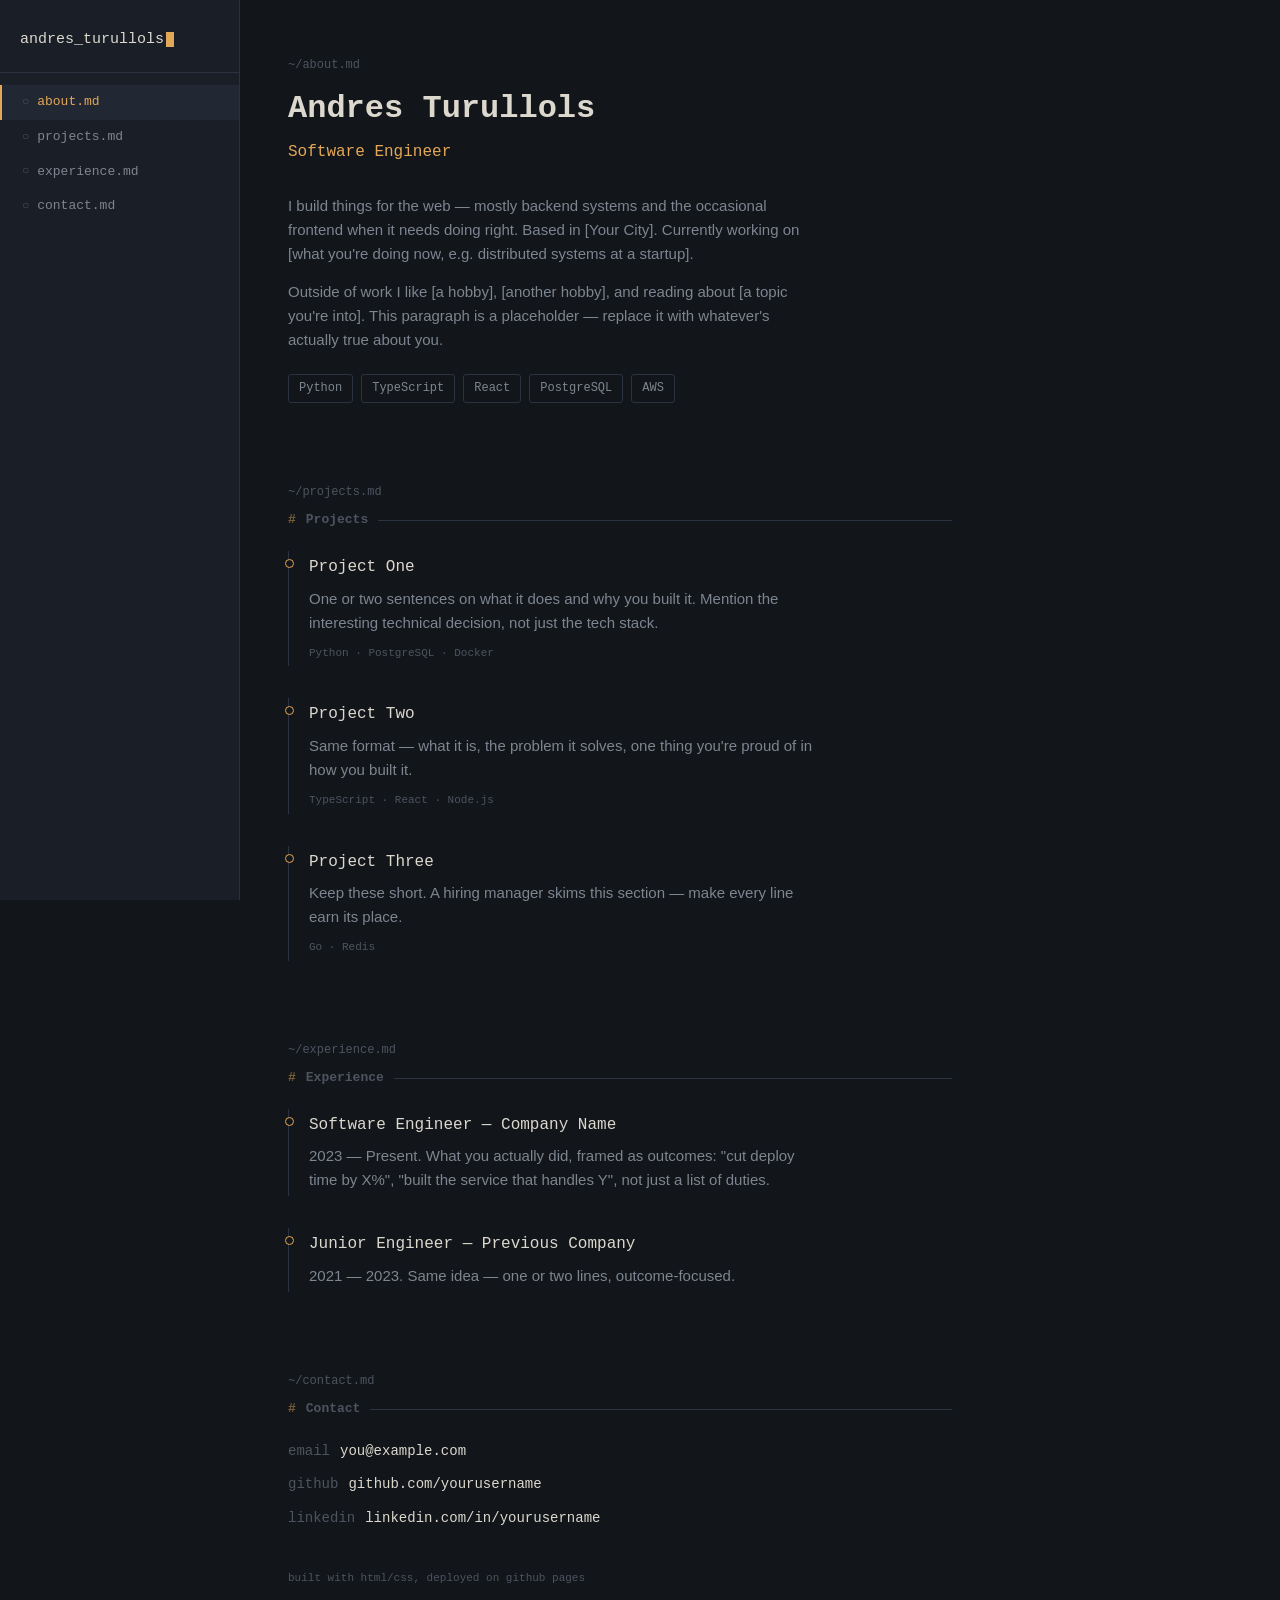
==== index.html @ 027a601e "Changed name" ====
<!DOCTYPE html>
<html lang="en">
<head>
<meta charset="UTF-8">
<meta name="viewport" content="width=device-width, initial-scale=1.0">
<title>Andres Turullols — Hardware Engineer</title>
<style>
  :root {
    --bg: #12151a;
    --bg-elevated: #1a1f27;
    --bg-hover: #212733;
    --border: #2a3140;
    --text: #dcd8ce;
    --text-dim: #7d8590;
    --text-faint: #4d5460;
    --accent: #e3a857;
    --accent-dim: #7a5f38;
    --mono: 'JetBrains Mono', 'SF Mono', 'Consolas', monospace;
    --sans: -apple-system, 'Segoe UI', Inter, sans-serif;
  }

  * { box-sizing: border-box; margin: 0; padding: 0; }

  html { scroll-behavior: smooth; }

  body {
    background: var(--bg);
    color: var(--text);
    font-family: var(--sans);
    line-height: 1.6;
    display: flex;
    min-height: 100vh;
  }

  /* ---- Sidebar: file tree ---- */
  .sidebar {
    width: 240px;
    flex-shrink: 0;
    background: var(--bg-elevated);
    border-right: 1px solid var(--border);
    padding: 28px 0;
    position: sticky;
    top: 0;
    height: 100vh;
    overflow-y: auto;
  }

  .sidebar-header {
    padding: 0 20px 20px;
    border-bottom: 1px solid var(--border);
    margin-bottom: 12px;
  }

  .sidebar-header .name {
    font-family: var(--mono);
    font-size: 15px;
    color: var(--text);
  }

  .sidebar-header .cursor {
    display: inline-block;
    width: 8px;
    height: 15px;
    background: var(--accent);
    margin-left: 2px;
    vertical-align: middle;
    animation: blink 1.1s step-end infinite;
  }

  @keyframes blink { 50% { opacity: 0; } }

  .tree-item {
    display: flex;
    align-items: center;
    gap: 8px;
    padding: 7px 20px;
    font-family: var(--mono);
    font-size: 13px;
    color: var(--text-dim);
    text-decoration: none;
    border-left: 2px solid transparent;
    cursor: pointer;
    transition: color 0.15s, background 0.15s, border-color 0.15s;
  }

  .tree-item:hover { color: var(--text); background: var(--bg-hover); }

  .tree-item.active {
    color: var(--accent);
    border-left-color: var(--accent);
    background: var(--bg-hover);
  }

  .tree-item .icon { color: var(--text-faint); font-size: 12px; }

  /* ---- Main content ---- */
  main {
    flex: 1;
    max-width: 760px;
    padding: 56px 48px 120px;
  }

  .file-tab {
    font-family: var(--mono);
    font-size: 12px;
    color: var(--text-faint);
    margin-bottom: 8px;
  }

  section { margin-bottom: 80px; scroll-margin-top: 40px; }

  h1 {
    font-family: var(--mono);
    font-size: 32px;
    font-weight: 600;
    color: var(--text);
    margin-bottom: 6px;
  }

  .role {
    font-size: 16px;
    color: var(--accent);
    font-family: var(--mono);
    margin-bottom: 28px;
  }

  h2 {
    font-family: var(--mono);
    font-size: 13px;
    color: var(--text-faint);
    margin-bottom: 20px;
    display: flex;
    align-items: center;
    gap: 10px;
  }

  h2::before { content: '#'; color: var(--accent-dim); }

  h2::after {
    content: '';
    flex: 1;
    height: 1px;
    background: var(--border);
  }

  p { color: var(--text-dim); font-size: 15px; max-width: 62ch; }

  p + p { margin-top: 14px; }

  .stack {
    display: flex;
    flex-wrap: wrap;
    gap: 8px;
    margin-top: 22px;
  }

  .chip {
    font-family: var(--mono);
    font-size: 12px;
    color: var(--text-dim);
    border: 1px solid var(--border);
    padding: 4px 10px;
    border-radius: 3px;
  }

  .project {
    border-left: 1px solid var(--border);
    padding: 4px 0 4px 20px;
    margin-bottom: 32px;
    position: relative;
  }

  .project::before {
    content: '';
    position: absolute;
    left: -4px;
    top: 8px;
    width: 7px;
    height: 7px;
    background: var(--bg);
    border: 1px solid var(--accent);
    border-radius: 50%;
  }

  .project-name {
    font-family: var(--mono);
    font-size: 16px;
    color: var(--text);
    margin-bottom: 6px;
  }

  .project-name a { color: inherit; text-decoration: none; }
  .project-name a:hover { color: var(--accent); }

  .project-meta {
    font-family: var(--mono);
    font-size: 11px;
    color: var(--text-faint);
    margin-top: 10px;
  }

  .contact-list { display: flex; flex-direction: column; gap: 10px; margin-top: 4px; }

  .contact-list a {
    font-family: var(--mono);
    font-size: 14px;
    color: var(--text);
    text-decoration: none;
    display: inline-flex;
    align-items: baseline;
    gap: 10px;
    width: fit-content;
    border-bottom: 1px solid transparent;
  }

  .contact-list a:hover { color: var(--accent); border-bottom-color: var(--accent-dim); }
  .contact-list .k { color: var(--text-faint); }

  footer {
    font-family: var(--mono);
    font-size: 11px;
    color: var(--text-faint);
    margin-top: 40px;
  }

  /* ---- Mobile ---- */
  @media (max-width: 720px) {
    body { flex-direction: column; }
    .sidebar {
      width: 100%;
      height: auto;
      position: relative;
      display: flex;
      overflow-x: auto;
      padding: 14px 0;
    }
    .sidebar-header { display: none; }
    .tree-item { border-left: none; border-bottom: 2px solid transparent; white-space: nowrap; }
    .tree-item.active { border-left-color: transparent; border-bottom-color: var(--accent); }
    main { padding: 36px 22px 80px; }
  }
</style>
</head>
<body>

<nav class="sidebar">
  <div class="sidebar-header">
    <div class="name">andres_turullols<span class="cursor"></span></div>
  </div>
  <a class="tree-item active" href="#about"><span class="icon">○</span> about.md</a>
  <a class="tree-item" href="#projects"><span class="icon">○</span> projects.md</a>
  <a class="tree-item" href="#experience"><span class="icon">○</span> experience.md</a>
  <a class="tree-item" href="#contact"><span class="icon">○</span> contact.md</a>
</nav>

<main>
  <section id="about">
    <div class="file-tab">~/about.md</div>
    <h1>Andres Turullols</h1>
    <div class="role">Software Engineer</div>
    <p>
      I build things for the web — mostly backend systems and the occasional
      frontend when it needs doing right. Based in [Your City]. Currently
      working on [what you're doing now, e.g. distributed systems at a startup].
    </p>
    <p>
      Outside of work I like [a hobby], [another hobby], and reading about
      [a topic you're into]. This paragraph is a placeholder — replace it
      with whatever's actually true about you.
    </p>
    <div class="stack">
      <span class="chip">Python</span>
      <span class="chip">TypeScript</span>
      <span class="chip">React</span>
      <span class="chip">PostgreSQL</span>
      <span class="chip">AWS</span>
    </div>
  </section>

  <section id="projects">
    <div class="file-tab">~/projects.md</div>
    <h2>Projects</h2>

    <div class="project">
      <div class="project-name"><a href="#" target="_blank">Project One</a></div>
      <p>One or two sentences on what it does and why you built it. Mention the interesting technical decision, not just the tech stack.</p>
      <div class="project-meta">Python · PostgreSQL · Docker</div>
    </div>

    <div class="project">
      <div class="project-name"><a href="#" target="_blank">Project Two</a></div>
      <p>Same format — what it is, the problem it solves, one thing you're proud of in how you built it.</p>
      <div class="project-meta">TypeScript · React · Node.js</div>
    </div>

    <div class="project">
      <div class="project-name"><a href="#" target="_blank">Project Three</a></div>
      <p>Keep these short. A hiring manager skims this section — make every line earn its place.</p>
      <div class="project-meta">Go · Redis</div>
    </div>
  </section>

  <section id="experience">
    <div class="file-tab">~/experience.md</div>
    <h2>Experience</h2>

    <div class="project">
      <div class="project-name">Software Engineer — Company Name</div>
      <p>2023 — Present. What you actually did, framed as outcomes: "cut deploy time by X%", "built the service that handles Y", not just a list of duties.</p>
    </div>

    <div class="project">
      <div class="project-name">Junior Engineer — Previous Company</div>
      <p>2021 — 2023. Same idea — one or two lines, outcome-focused.</p>
    </div>
  </section>

  <section id="contact">
    <div class="file-tab">~/contact.md</div>
    <h2>Contact</h2>
    <div class="contact-list">
      <a href="mailto:you@example.com"><span class="k">email</span> you@example.com</a>
      <a href="https://github.com/yourusername" target="_blank"><span class="k">github</span> github.com/yourusername</a>
      <a href="https://linkedin.com/in/yourusername" target="_blank"><span class="k">linkedin</span> linkedin.com/in/yourusername</a>
    </div>
    <footer>built with html/css, deployed on github pages</footer>
  </section>
</main>

<script>
  // Highlight the sidebar item matching the section currently in view
  const sections = document.querySelectorAll('main section');
  const links = document.querySelectorAll('.tree-item');

  const observer = new IntersectionObserver((entries) => {
    entries.forEach(entry => {
      if (entry.isIntersecting) {
        links.forEach(l => l.classList.remove('active'));
        const match = document.querySelector(`.tree-item[href="#${entry.target.id}"]`);
        if (match) match.classList.add('active');
      }
    });
  }, { rootMargin: '-40% 0px -50% 0px' });

  sections.forEach(s => observer.observe(s));
</script>

</body>
</html>
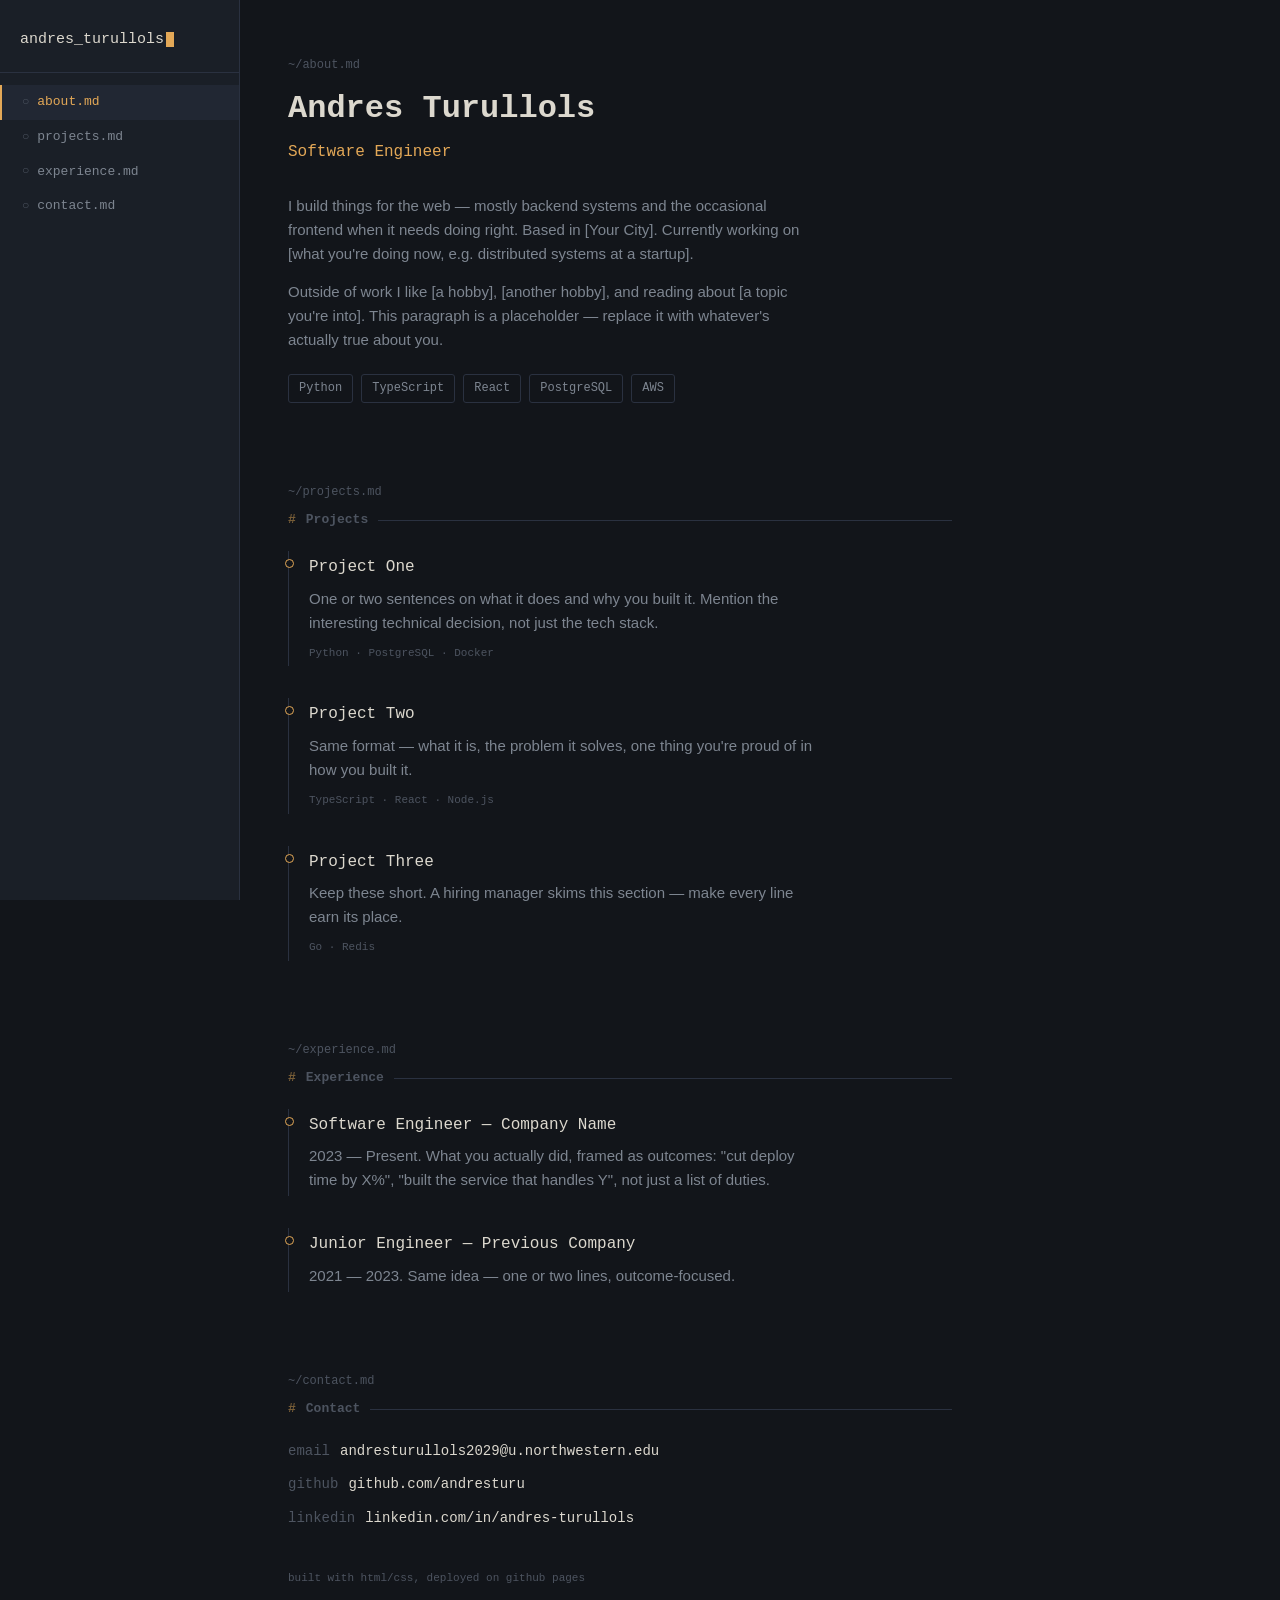
==== commit e135decd: "Fixed contact" ====
--- a/index.html
+++ b/index.html
@@ -319,9 +319,9 @@
     <div class="file-tab">~/contact.md</div>
     <h2>Contact</h2>
     <div class="contact-list">
-      <a href="mailto:you@example.com"><span class="k">email</span> you@example.com</a>
-      <a href="https://github.com/yourusername" target="_blank"><span class="k">github</span> github.com/yourusername</a>
-      <a href="https://linkedin.com/in/yourusername" target="_blank"><span class="k">linkedin</span> linkedin.com/in/yourusername</a>
+      <a href="mailto:andresturullols2029@u.northwestern.edu"><span class="k">email</span> andresturullols2029@u.northwestern.edu</a>
+      <a href="https://github.com/andresturu" target="_blank"><span class="k">github</span> github.com/andresturu</a>
+      <a href="https://www.linkedin.com/in/andres-turullols" target="_blank"><span class="k">linkedin</span> linkedin.com/in/andres-turullols</a>
     </div>
     <footer>built with html/css, deployed on github pages</footer>
   </section>
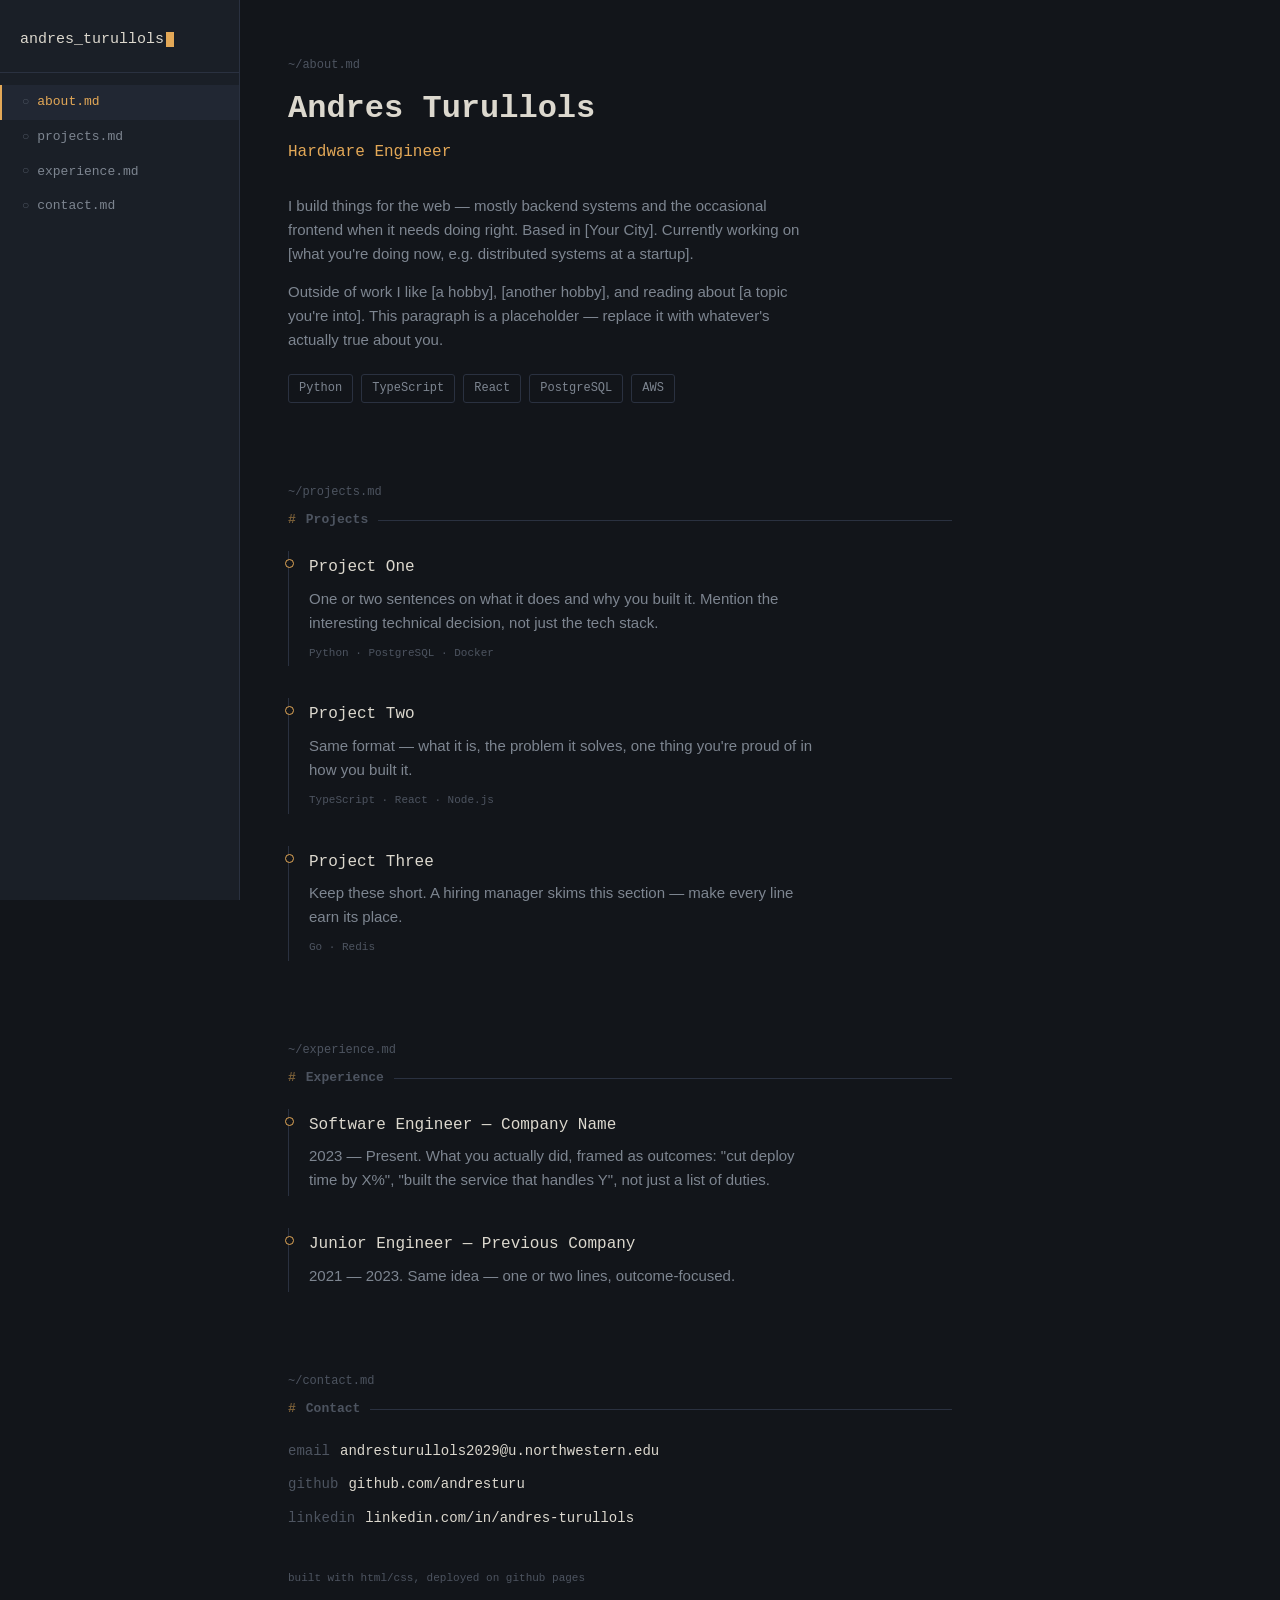
==== commit 6cd7b30d: "Nothing" ====
--- a/index.html
+++ b/index.html
@@ -257,7 +257,7 @@
   <section id="about">
     <div class="file-tab">~/about.md</div>
     <h1>Andres Turullols</h1>
-    <div class="role">Software Engineer</div>
+    <div class="role">Hardware Engineer</div>
     <p>
       I build things for the web — mostly backend systems and the occasional
       frontend when it needs doing right. Based in [Your City]. Currently
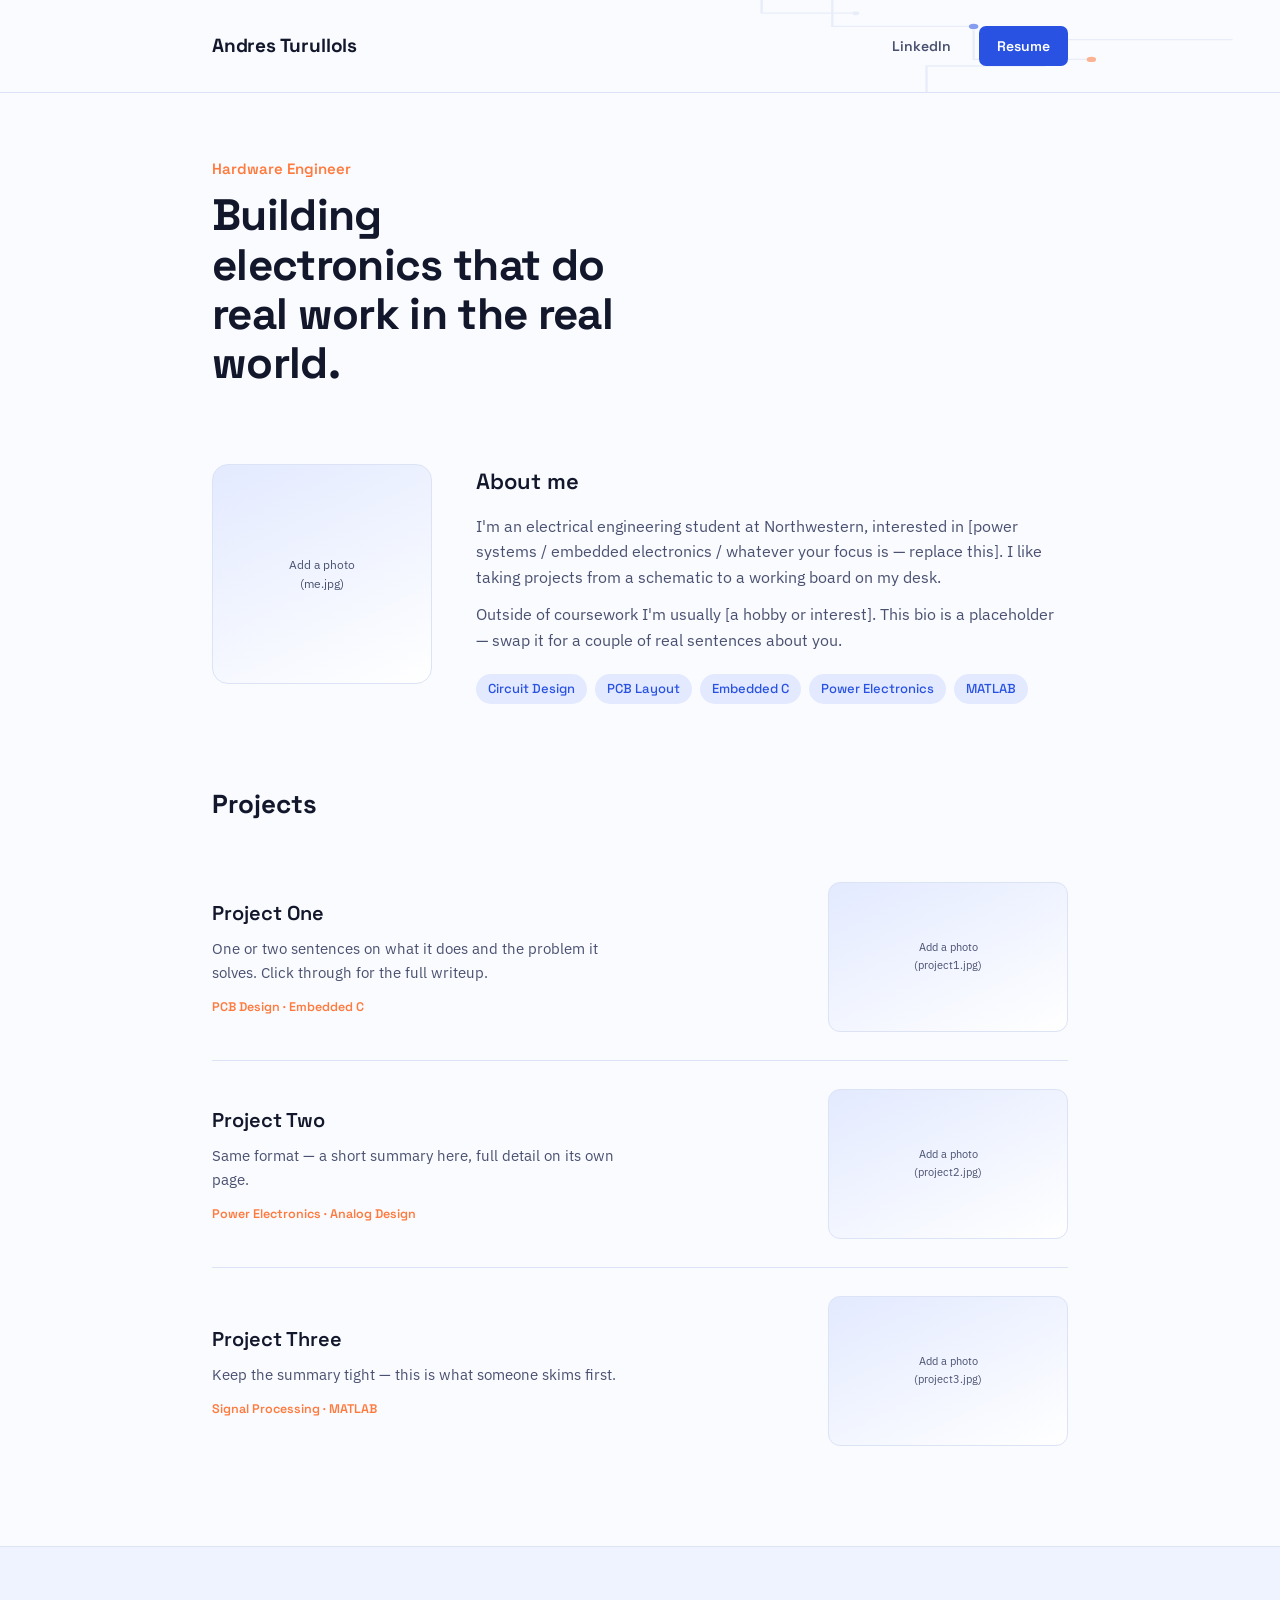
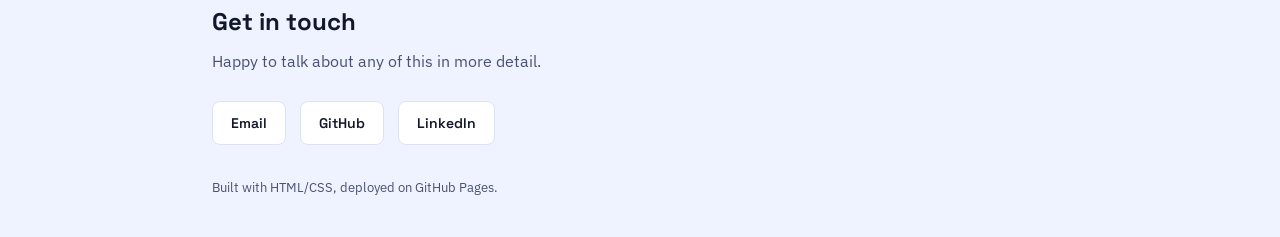
==== commit f36aee80: "Remade website" ====
--- a/index.html
+++ b/index.html
@@ -4,346 +4,121 @@
 <meta charset="UTF-8">
 <meta name="viewport" content="width=device-width, initial-scale=1.0">
 <title>Andres Turullols — Hardware Engineer</title>
-<style>
-  :root {
-    --bg: #12151a;
-    --bg-elevated: #1a1f27;
-    --bg-hover: #212733;
-    --border: #2a3140;
-    --text: #dcd8ce;
-    --text-dim: #7d8590;
-    --text-faint: #4d5460;
-    --accent: #e3a857;
-    --accent-dim: #7a5f38;
-    --mono: 'JetBrains Mono', 'SF Mono', 'Consolas', monospace;
-    --sans: -apple-system, 'Segoe UI', Inter, sans-serif;
-  }
-
-  * { box-sizing: border-box; margin: 0; padding: 0; }
-
-  html { scroll-behavior: smooth; }
-
-  body {
-    background: var(--bg);
-    color: var(--text);
-    font-family: var(--sans);
-    line-height: 1.6;
-    display: flex;
-    min-height: 100vh;
-  }
-
-  /* ---- Sidebar: file tree ---- */
-  .sidebar {
-    width: 240px;
-    flex-shrink: 0;
-    background: var(--bg-elevated);
-    border-right: 1px solid var(--border);
-    padding: 28px 0;
-    position: sticky;
-    top: 0;
-    height: 100vh;
-    overflow-y: auto;
-  }
-
-  .sidebar-header {
-    padding: 0 20px 20px;
-    border-bottom: 1px solid var(--border);
-    margin-bottom: 12px;
-  }
-
-  .sidebar-header .name {
-    font-family: var(--mono);
-    font-size: 15px;
-    color: var(--text);
-  }
-
-  .sidebar-header .cursor {
-    display: inline-block;
-    width: 8px;
-    height: 15px;
-    background: var(--accent);
-    margin-left: 2px;
-    vertical-align: middle;
-    animation: blink 1.1s step-end infinite;
-  }
-
-  @keyframes blink { 50% { opacity: 0; } }
-
-  .tree-item {
-    display: flex;
-    align-items: center;
-    gap: 8px;
-    padding: 7px 20px;
-    font-family: var(--mono);
-    font-size: 13px;
-    color: var(--text-dim);
-    text-decoration: none;
-    border-left: 2px solid transparent;
-    cursor: pointer;
-    transition: color 0.15s, background 0.15s, border-color 0.15s;
-  }
-
-  .tree-item:hover { color: var(--text); background: var(--bg-hover); }
-
-  .tree-item.active {
-    color: var(--accent);
-    border-left-color: var(--accent);
-    background: var(--bg-hover);
-  }
-
-  .tree-item .icon { color: var(--text-faint); font-size: 12px; }
-
-  /* ---- Main content ---- */
-  main {
-    flex: 1;
-    max-width: 760px;
-    padding: 56px 48px 120px;
-  }
-
-  .file-tab {
-    font-family: var(--mono);
-    font-size: 12px;
-    color: var(--text-faint);
-    margin-bottom: 8px;
-  }
-
-  section { margin-bottom: 80px; scroll-margin-top: 40px; }
-
-  h1 {
-    font-family: var(--mono);
-    font-size: 32px;
-    font-weight: 600;
-    color: var(--text);
-    margin-bottom: 6px;
-  }
-
-  .role {
-    font-size: 16px;
-    color: var(--accent);
-    font-family: var(--mono);
-    margin-bottom: 28px;
-  }
-
-  h2 {
-    font-family: var(--mono);
-    font-size: 13px;
-    color: var(--text-faint);
-    margin-bottom: 20px;
-    display: flex;
-    align-items: center;
-    gap: 10px;
-  }
-
-  h2::before { content: '#'; color: var(--accent-dim); }
-
-  h2::after {
-    content: '';
-    flex: 1;
-    height: 1px;
-    background: var(--border);
-  }
-
-  p { color: var(--text-dim); font-size: 15px; max-width: 62ch; }
-
-  p + p { margin-top: 14px; }
-
-  .stack {
-    display: flex;
-    flex-wrap: wrap;
-    gap: 8px;
-    margin-top: 22px;
-  }
-
-  .chip {
-    font-family: var(--mono);
-    font-size: 12px;
-    color: var(--text-dim);
-    border: 1px solid var(--border);
-    padding: 4px 10px;
-    border-radius: 3px;
-  }
-
-  .project {
-    border-left: 1px solid var(--border);
-    padding: 4px 0 4px 20px;
-    margin-bottom: 32px;
-    position: relative;
-  }
-
-  .project::before {
-    content: '';
-    position: absolute;
-    left: -4px;
-    top: 8px;
-    width: 7px;
-    height: 7px;
-    background: var(--bg);
-    border: 1px solid var(--accent);
-    border-radius: 50%;
-  }
-
-  .project-name {
-    font-family: var(--mono);
-    font-size: 16px;
-    color: var(--text);
-    margin-bottom: 6px;
-  }
-
-  .project-name a { color: inherit; text-decoration: none; }
-  .project-name a:hover { color: var(--accent); }
-
-  .project-meta {
-    font-family: var(--mono);
-    font-size: 11px;
-    color: var(--text-faint);
-    margin-top: 10px;
-  }
-
-  .contact-list { display: flex; flex-direction: column; gap: 10px; margin-top: 4px; }
-
-  .contact-list a {
-    font-family: var(--mono);
-    font-size: 14px;
-    color: var(--text);
-    text-decoration: none;
-    display: inline-flex;
-    align-items: baseline;
-    gap: 10px;
-    width: fit-content;
-    border-bottom: 1px solid transparent;
-  }
-
-  .contact-list a:hover { color: var(--accent); border-bottom-color: var(--accent-dim); }
-  .contact-list .k { color: var(--text-faint); }
-
-  footer {
-    font-family: var(--mono);
-    font-size: 11px;
-    color: var(--text-faint);
-    margin-top: 40px;
-  }
-
-  /* ---- Mobile ---- */
-  @media (max-width: 720px) {
-    body { flex-direction: column; }
-    .sidebar {
-      width: 100%;
-      height: auto;
-      position: relative;
-      display: flex;
-      overflow-x: auto;
-      padding: 14px 0;
-    }
-    .sidebar-header { display: none; }
-    .tree-item { border-left: none; border-bottom: 2px solid transparent; white-space: nowrap; }
-    .tree-item.active { border-left-color: transparent; border-bottom-color: var(--accent); }
-    main { padding: 36px 22px 80px; }
-  }
-</style>
+<link rel="stylesheet" href="style.css">
 </head>
 <body>
 
-<nav class="sidebar">
-  <div class="sidebar-header">
-    <div class="name">andres_turullols<span class="cursor"></span></div>
+<header class="site-header">
+  <svg class="circuit-trace" viewBox="0 0 500 140" preserveAspectRatio="none" xmlns="http://www.w3.org/2000/svg">
+    <path d="M120 0 V40 H240 V90 H340" stroke="#DCE3F5" stroke-width="2" fill="none"/>
+    <path d="M200 140 V100 H300 V60 H460" stroke="#DCE3F5" stroke-width="2" fill="none"/>
+    <path d="M60 0 V20 H140" stroke="#DCE3F5" stroke-width="2" fill="none"/>
+    <circle cx="240" cy="40" r="4" fill="#2952E3"/>
+    <circle cx="340" cy="90" r="4" fill="#FF7A3D"/>
+    <circle cx="300" cy="60" r="4" fill="#2952E3"/>
+    <circle cx="140" cy="20" r="3" fill="#DCE3F5"/>
+  </svg>
+  <div class="wrap">
+    <a class="brand" href="#top">Andres Turullols</a>
+    <nav class="header-links">
+      <a href="https://www.linkedin.com/in/andres-turullols" target="_blank">LinkedIn</a>
+      <a class="resume-link" href="resume.pdf" target="_blank">Resume</a>
+    </nav>
   </div>
-  <a class="tree-item active" href="#about"><span class="icon">○</span> about.md</a>
-  <a class="tree-item" href="#projects"><span class="icon">○</span> projects.md</a>
-  <a class="tree-item" href="#experience"><span class="icon">○</span> experience.md</a>
-  <a class="tree-item" href="#contact"><span class="icon">○</span> contact.md</a>
-</nav>
+</header>
 
 <main>
-  <section id="about">
-    <div class="file-tab">~/about.md</div>
-    <h1>Andres Turullols</h1>
-    <div class="role">Hardware Engineer</div>
-    <p>
-      I build things for the web — mostly backend systems and the occasional
-      frontend when it needs doing right. Based in [Your City]. Currently
-      working on [what you're doing now, e.g. distributed systems at a startup].
-    </p>
-    <p>
-      Outside of work I like [a hobby], [another hobby], and reading about
-      [a topic you're into]. This paragraph is a placeholder — replace it
-      with whatever's actually true about you.
-    </p>
-    <div class="stack">
-      <span class="chip">Python</span>
-      <span class="chip">TypeScript</span>
-      <span class="chip">React</span>
-      <span class="chip">PostgreSQL</span>
-      <span class="chip">AWS</span>
+  <section class="hero" id="top">
+    <div class="wrap">
+      <div class="eyebrow">Hardware Engineer</div>
+      <h1>Building electronics that do real work in the real world.</h1>
     </div>
   </section>
 
-  <section id="projects">
-    <div class="file-tab">~/projects.md</div>
-    <h2>Projects</h2>
-
-    <div class="project">
-      <div class="project-name"><a href="#" target="_blank">Project One</a></div>
-      <p>One or two sentences on what it does and why you built it. Mention the interesting technical decision, not just the tech stack.</p>
-      <div class="project-meta">Python · PostgreSQL · Docker</div>
-    </div>
-
-    <div class="project">
-      <div class="project-name"><a href="#" target="_blank">Project Two</a></div>
-      <p>Same format — what it is, the problem it solves, one thing you're proud of in how you built it.</p>
-      <div class="project-meta">TypeScript · React · Node.js</div>
-    </div>
-
-    <div class="project">
-      <div class="project-name"><a href="#" target="_blank">Project Three</a></div>
-      <p>Keep these short. A hiring manager skims this section — make every line earn its place.</p>
-      <div class="project-meta">Go · Redis</div>
+  <section class="about">
+    <div class="wrap about-grid">
+      <div class="about-photo">
+        <!-- Replace with: <img src="me.jpg" alt="Andres Turullols"> -->
+        <span class="placeholder-label">Add a photo<br>(me.jpg)</span>
+      </div>
+      <div class="about-text">
+        <h2>About me</h2>
+        <p>
+          I'm an electrical engineering student at Northwestern, interested in
+          [power systems / embedded electronics / whatever your focus is —
+          replace this]. I like taking projects from a schematic to a working
+          board on my desk.
+        </p>
+        <p>
+          Outside of coursework I'm usually [a hobby or interest]. This bio is
+          a placeholder — swap it for a couple of real sentences about you.
+        </p>
+        <div class="stack">
+          <span class="chip">Circuit Design</span>
+          <span class="chip">PCB Layout</span>
+          <span class="chip">Embedded C</span>
+          <span class="chip">Power Electronics</span>
+          <span class="chip">MATLAB</span>
+        </div>
+      </div>
     </div>
   </section>
 
-  <section id="experience">
-    <div class="file-tab">~/experience.md</div>
-    <h2>Experience</h2>
+  <section class="projects">
+    <div class="wrap">
+      <h2 class="section-heading">Projects</h2>
 
-    <div class="project">
-      <div class="project-name">Software Engineer — Company Name</div>
-      <p>2023 — Present. What you actually did, framed as outcomes: "cut deploy time by X%", "built the service that handles Y", not just a list of duties.</p>
+      <a class="project-row" href="project-1.html">
+        <div class="project-info">
+          <h3>Project One</h3>
+          <p>One or two sentences on what it does and the problem it solves. Click through for the full writeup.</p>
+          <div class="project-tags">PCB Design · Embedded C</div>
+        </div>
+        <div class="project-photo">
+          <!-- Replace with: <img src="project1.jpg" alt="Project One"> -->
+          <span class="placeholder-label">Add a photo<br>(project1.jpg)</span>
+        </div>
+      </a>
+
+      <a class="project-row" href="project-2.html">
+        <div class="project-info">
+          <h3>Project Two</h3>
+          <p>Same format — a short summary here, full detail on its own page.</p>
+          <div class="project-tags">Power Electronics · Analog Design</div>
+        </div>
+        <div class="project-photo">
+          <!-- Replace with: <img src="project2.jpg" alt="Project Two"> -->
+          <span class="placeholder-label">Add a photo<br>(project2.jpg)</span>
+        </div>
+      </a>
+
+      <a class="project-row" href="project-3.html">
+        <div class="project-info">
+          <h3>Project Three</h3>
+          <p>Keep the summary tight — this is what someone skims first.</p>
+          <div class="project-tags">Signal Processing · MATLAB</div>
+        </div>
+        <div class="project-photo">
+          <!-- Replace with: <img src="project3.jpg" alt="Project Three"> -->
+          <span class="placeholder-label">Add a photo<br>(project3.jpg)</span>
+        </div>
+      </a>
     </div>
-
-    <div class="project">
-      <div class="project-name">Junior Engineer — Previous Company</div>
-      <p>2021 — 2023. Same idea — one or two lines, outcome-focused.</p>
-    </div>
-  </section>
-
-  <section id="contact">
-    <div class="file-tab">~/contact.md</div>
-    <h2>Contact</h2>
-    <div class="contact-list">
-      <a href="mailto:andresturullols2029@u.northwestern.edu"><span class="k">email</span> andresturullols2029@u.northwestern.edu</a>
-      <a href="https://github.com/andresturu" target="_blank"><span class="k">github</span> github.com/andresturu</a>
-      <a href="https://www.linkedin.com/in/andres-turullols" target="_blank"><span class="k">linkedin</span> linkedin.com/in/andres-turullols</a>
-    </div>
-    <footer>built with html/css, deployed on github pages</footer>
   </section>
 </main>
 
-<script>
-  // Highlight the sidebar item matching the section currently in view
-  const sections = document.querySelectorAll('main section');
-  const links = document.querySelectorAll('.tree-item');
-
-  const observer = new IntersectionObserver((entries) => {
-    entries.forEach(entry => {
-      if (entry.isIntersecting) {
-        links.forEach(l => l.classList.remove('active'));
-        const match = document.querySelector(`.tree-item[href="#${entry.target.id}"]`);
-        if (match) match.classList.add('active');
-      }
-    });
-  }, { rootMargin: '-40% 0px -50% 0px' });
-
-  sections.forEach(s => observer.observe(s));
-</script>
+<footer class="site-footer" id="contact">
+  <div class="wrap">
+    <h2>Get in touch</h2>
+    <p class="sub">Happy to talk about any of this in more detail.</p>
+    <div class="contact-list">
+      <a href="mailto:andresturullols2029@u.northwestern.edu">Email</a>
+      <a href="https://github.com/andresturu" target="_blank">GitHub</a>
+      <a href="https://www.linkedin.com/in/andres-turullols" target="_blank">LinkedIn</a>
+    </div>
+    <p class="credit">Built with HTML/CSS, deployed on GitHub Pages.</p>
+  </div>
+</footer>
 
 </body>
 </html>
--- a/style.css
+++ b/style.css
@@ -0,0 +1,399 @@
+@import url('https://fonts.googleapis.com/css2?family=Space+Grotesk:wght@500;600;700&family=IBM+Plex+Sans:wght@400;500;600&display=swap');
+
+:root {
+  --bg: #FAFBFF;
+  --bg-alt: #EFF3FF;
+  --card: #FFFFFF;
+  --border: #DCE3F5;
+  --text: #12172B;
+  --text-dim: #4A5170;
+  --blue: #2952E3;
+  --blue-dim: #E3EAFF;
+  --orange: #FF7A3D;
+  --display: 'Space Grotesk', sans-serif;
+  --body: 'IBM Plex Sans', sans-serif;
+}
+
+* { box-sizing: border-box; margin: 0; padding: 0; }
+
+html { scroll-behavior: smooth; }
+
+body {
+  background: var(--bg);
+  color: var(--text);
+  font-family: var(--body);
+  line-height: 1.6;
+  font-size: 16px;
+}
+
+a { color: inherit; }
+
+img { max-width: 100%; display: block; }
+
+.wrap {
+  max-width: 920px;
+  margin: 0 auto;
+  padding: 0 32px;
+}
+
+/* ---- Header ---- */
+header.site-header {
+  border-bottom: 1px solid var(--border);
+  background: var(--bg);
+  position: relative;
+  overflow: hidden;
+}
+
+header.site-header .wrap {
+  display: flex;
+  align-items: center;
+  justify-content: space-between;
+  padding-top: 26px;
+  padding-bottom: 26px;
+  position: relative;
+  z-index: 1;
+}
+
+.brand {
+  font-family: var(--display);
+  font-weight: 700;
+  font-size: 19px;
+  text-decoration: none;
+  letter-spacing: -0.01em;
+}
+
+.header-links {
+  display: flex;
+  gap: 28px;
+  align-items: center;
+}
+
+.header-links a {
+  font-family: var(--display);
+  font-weight: 600;
+  font-size: 14px;
+  text-decoration: none;
+  color: var(--text-dim);
+  transition: color 0.15s;
+}
+
+.header-links a:hover { color: var(--blue); }
+
+.header-links a.resume-link {
+  color: #fff;
+  background: var(--blue);
+  padding: 9px 18px;
+  border-radius: 7px;
+}
+
+.header-links a.resume-link:hover {
+  background: #1e3fc4;
+  color: #fff;
+}
+
+/* circuit trace decoration */
+.circuit-trace {
+  position: absolute;
+  top: 0;
+  right: 0;
+  height: 100%;
+  width: 46%;
+  opacity: 0.55;
+  pointer-events: none;
+}
+
+/* ---- Hero ---- */
+.hero {
+  padding: 64px 0 56px;
+}
+
+.hero .eyebrow {
+  font-family: var(--display);
+  font-weight: 600;
+  font-size: 15px;
+  color: var(--orange);
+  margin-bottom: 10px;
+}
+
+.hero h1 {
+  font-family: var(--display);
+  font-size: 44px;
+  font-weight: 700;
+  letter-spacing: -0.015em;
+  line-height: 1.12;
+  max-width: 14ch;
+}
+
+/* ---- About ---- */
+.about {
+  padding: 20px 0 68px;
+}
+
+.about-grid {
+  display: grid;
+  grid-template-columns: 220px 1fr;
+  gap: 44px;
+  align-items: start;
+}
+
+.about-photo {
+  width: 220px;
+  height: 220px;
+  border-radius: 16px;
+  background: linear-gradient(155deg, var(--blue-dim), #fff);
+  border: 1px solid var(--border);
+  display: flex;
+  align-items: center;
+  justify-content: center;
+  overflow: hidden;
+}
+
+.about-photo img { width: 100%; height: 100%; object-fit: cover; }
+
+.about-photo .placeholder-label {
+  font-family: var(--body);
+  font-size: 12px;
+  color: var(--text-dim);
+  text-align: center;
+  padding: 12px;
+}
+
+.about-text h2 {
+  font-family: var(--display);
+  font-size: 22px;
+  font-weight: 600;
+  margin-bottom: 14px;
+}
+
+.about-text p { color: var(--text-dim); max-width: 58ch; }
+.about-text p + p { margin-top: 12px; }
+
+.stack {
+  display: flex;
+  flex-wrap: wrap;
+  gap: 8px;
+  margin-top: 20px;
+}
+
+.chip {
+  font-family: var(--display);
+  font-weight: 500;
+  font-size: 13px;
+  color: var(--blue);
+  background: var(--blue-dim);
+  padding: 5px 12px;
+  border-radius: 999px;
+}
+
+/* ---- Projects ---- */
+.section-heading {
+  font-family: var(--display);
+  font-size: 26px;
+  font-weight: 700;
+  margin-bottom: 28px;
+}
+
+.projects { padding: 12px 0 72px; }
+
+.project-row {
+  display: grid;
+  grid-template-columns: 1fr 240px;
+  gap: 32px;
+  align-items: center;
+  padding: 28px 0;
+  border-top: 1px solid var(--border);
+  text-decoration: none;
+  color: inherit;
+  transition: transform 0.15s;
+}
+
+.project-row:first-of-type { border-top: none; }
+
+.project-row:hover { transform: translateX(4px); }
+
+.project-info h3 {
+  font-family: var(--display);
+  font-size: 20px;
+  font-weight: 600;
+  margin-bottom: 8px;
+}
+
+.project-row:hover .project-info h3 { color: var(--blue); }
+
+.project-info p {
+  color: var(--text-dim);
+  max-width: 46ch;
+  font-size: 15px;
+}
+
+.project-info .project-tags {
+  margin-top: 12px;
+  font-family: var(--display);
+  font-size: 12.5px;
+  font-weight: 600;
+  color: var(--orange);
+}
+
+.project-photo {
+  width: 240px;
+  height: 150px;
+  border-radius: 12px;
+  background: linear-gradient(155deg, var(--blue-dim), #fff);
+  border: 1px solid var(--border);
+  overflow: hidden;
+  display: flex;
+  align-items: center;
+  justify-content: center;
+  flex-shrink: 0;
+}
+
+.project-photo img { width: 100%; height: 100%; object-fit: cover; }
+
+.project-photo .placeholder-label {
+  font-family: var(--body);
+  font-size: 11px;
+  color: var(--text-dim);
+  text-align: center;
+  padding: 10px;
+}
+
+/* ---- Contact (bottom) ---- */
+footer.site-footer {
+  background: var(--bg-alt);
+  border-top: 1px solid var(--border);
+  padding: 56px 0 40px;
+}
+
+footer.site-footer h2 {
+  font-family: var(--display);
+  font-size: 24px;
+  font-weight: 700;
+  margin-bottom: 8px;
+}
+
+footer.site-footer .sub {
+  color: var(--text-dim);
+  margin-bottom: 26px;
+}
+
+.contact-list {
+  display: flex;
+  flex-wrap: wrap;
+  gap: 14px;
+}
+
+.contact-list a {
+  font-family: var(--display);
+  font-weight: 600;
+  font-size: 14px;
+  text-decoration: none;
+  background: var(--card);
+  border: 1px solid var(--border);
+  padding: 10px 18px;
+  border-radius: 8px;
+  transition: border-color 0.15s, color 0.15s;
+}
+
+.contact-list a:hover {
+  border-color: var(--blue);
+  color: var(--blue);
+}
+
+.credit {
+  margin-top: 32px;
+  font-size: 12.5px;
+  color: var(--text-dim);
+}
+
+/* ---- Project detail page ---- */
+.project-hero {
+  padding: 48px 0 0;
+}
+
+.back-link {
+  display: inline-flex;
+  align-items: center;
+  gap: 6px;
+  font-family: var(--display);
+  font-weight: 600;
+  font-size: 14px;
+  color: var(--text-dim);
+  text-decoration: none;
+  margin-bottom: 28px;
+}
+
+.back-link:hover { color: var(--blue); }
+
+.project-hero h1 {
+  font-family: var(--display);
+  font-size: 36px;
+  font-weight: 700;
+  letter-spacing: -0.01em;
+  max-width: 16ch;
+  margin-bottom: 10px;
+}
+
+.project-hero .project-tags {
+  font-family: var(--display);
+  font-size: 13px;
+  font-weight: 600;
+  color: var(--orange);
+  margin-bottom: 32px;
+}
+
+.project-hero-photo {
+  width: 100%;
+  height: 360px;
+  border-radius: 16px;
+  background: linear-gradient(155deg, var(--blue-dim), #fff);
+  border: 1px solid var(--border);
+  overflow: hidden;
+  display: flex;
+  align-items: center;
+  justify-content: center;
+  margin-bottom: 44px;
+}
+
+.project-hero-photo img { width: 100%; height: 100%; object-fit: cover; }
+
+.project-hero-photo .placeholder-label {
+  font-family: var(--body);
+  font-size: 13px;
+  color: var(--text-dim);
+}
+
+.project-body { padding-bottom: 72px; }
+
+.project-body h2 {
+  font-family: var(--display);
+  font-size: 19px;
+  font-weight: 600;
+  margin: 32px 0 12px;
+}
+
+.project-body h2:first-child { margin-top: 0; }
+
+.project-body p { color: var(--text-dim); max-width: 68ch; }
+.project-body p + p { margin-top: 12px; }
+
+.project-body ul {
+  color: var(--text-dim);
+  margin-top: 10px;
+  padding-left: 20px;
+}
+
+.project-body li { margin-bottom: 6px; }
+
+/* ---- Mobile ---- */
+@media (max-width: 680px) {
+  .wrap { padding: 0 20px; }
+  header.site-header .wrap { flex-direction: column; align-items: flex-start; gap: 16px; }
+  .header-links { flex-wrap: wrap; gap: 16px; }
+  .hero h1 { font-size: 32px; }
+  .about-grid { grid-template-columns: 1fr; }
+  .about-photo { width: 140px; height: 140px; }
+  .project-row { grid-template-columns: 1fr; }
+  .project-photo { width: 100%; height: 180px; order: -1; }
+  .project-hero-photo { height: 220px; }
+  .contact-list { flex-direction: column; align-items: flex-start; }
+}
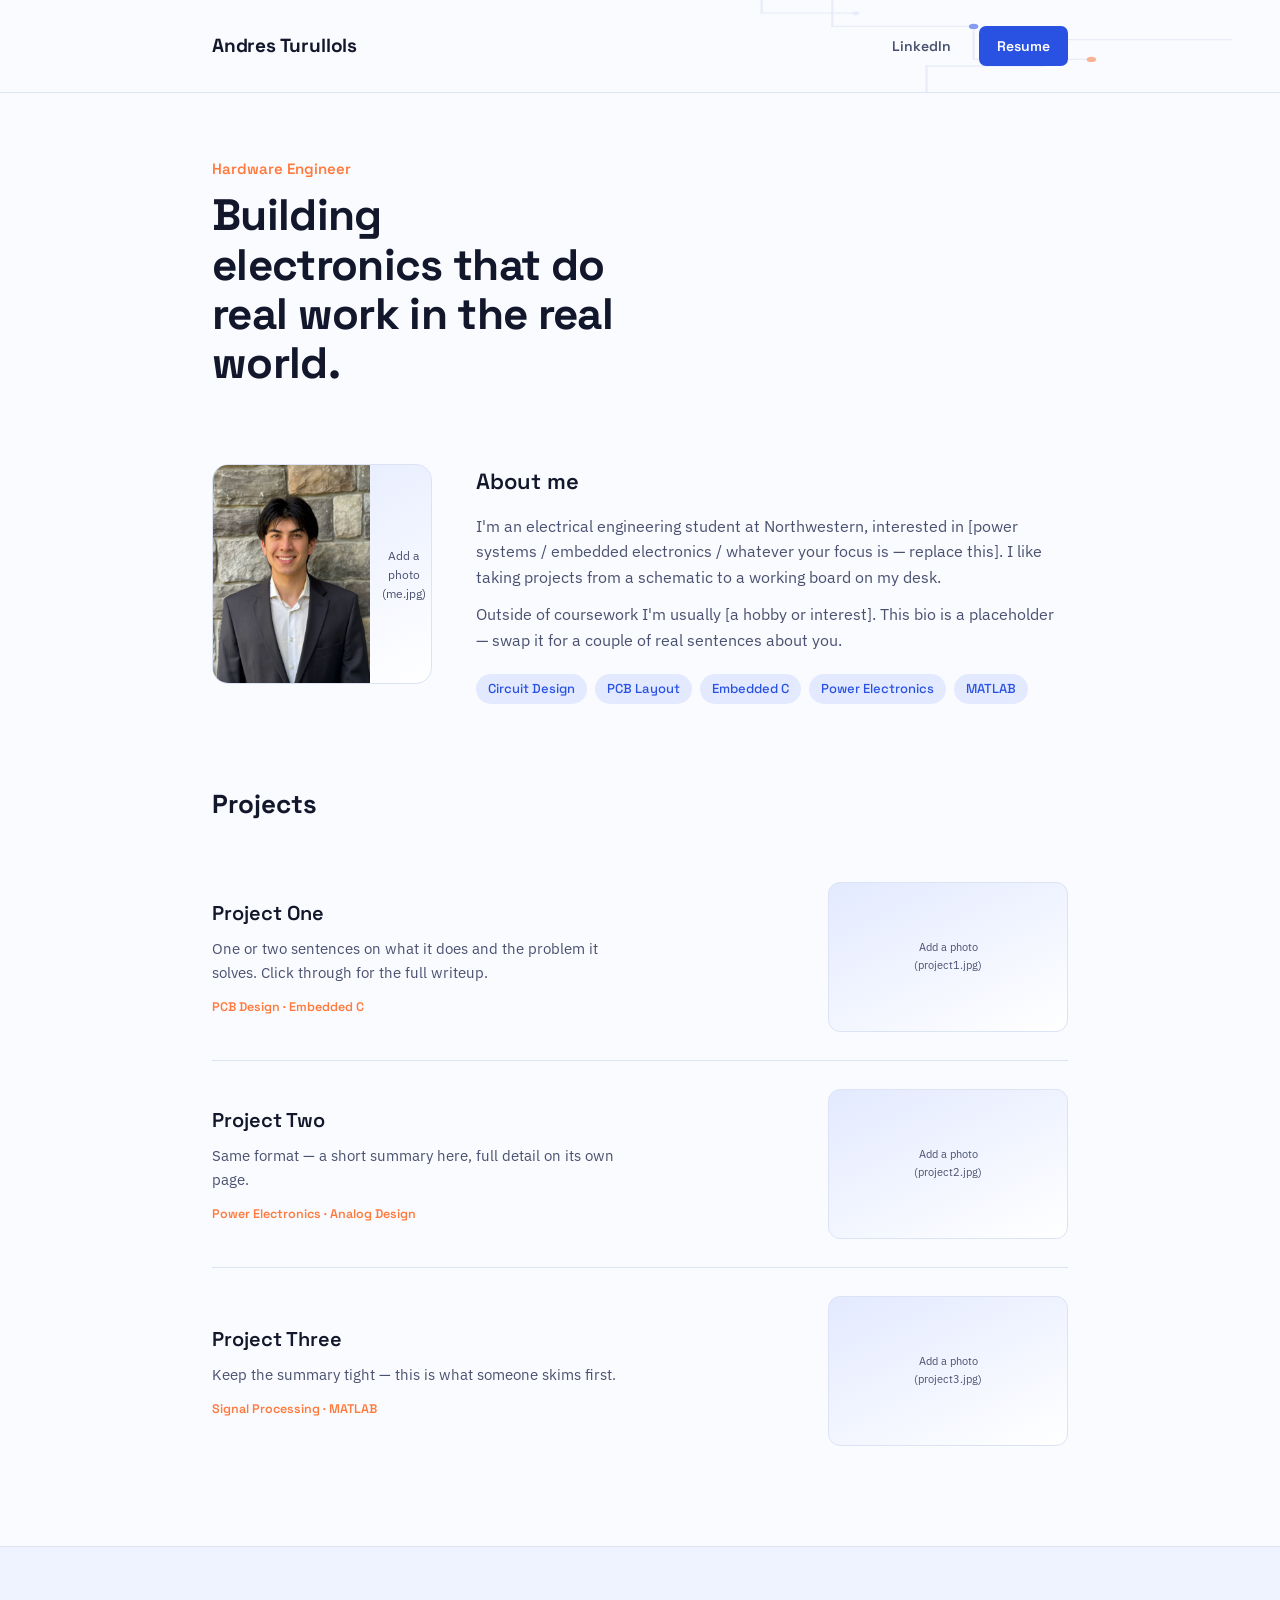
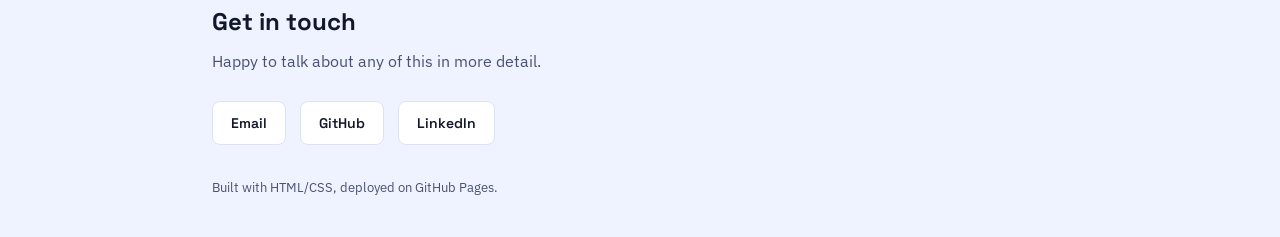
==== commit d14bbda1: "Added picture" ====
--- a/index.html
+++ b/index.html
@@ -39,6 +39,7 @@
     <div class="wrap about-grid">
       <div class="about-photo">
         <!-- Replace with: <img src="me.jpg" alt="Andres Turullols"> -->
+         <img src="me.jpg" alt=""Andres Turullols">
         <span class="placeholder-label">Add a photo<br>(me.jpg)</span>
       </div>
       <div class="about-text">
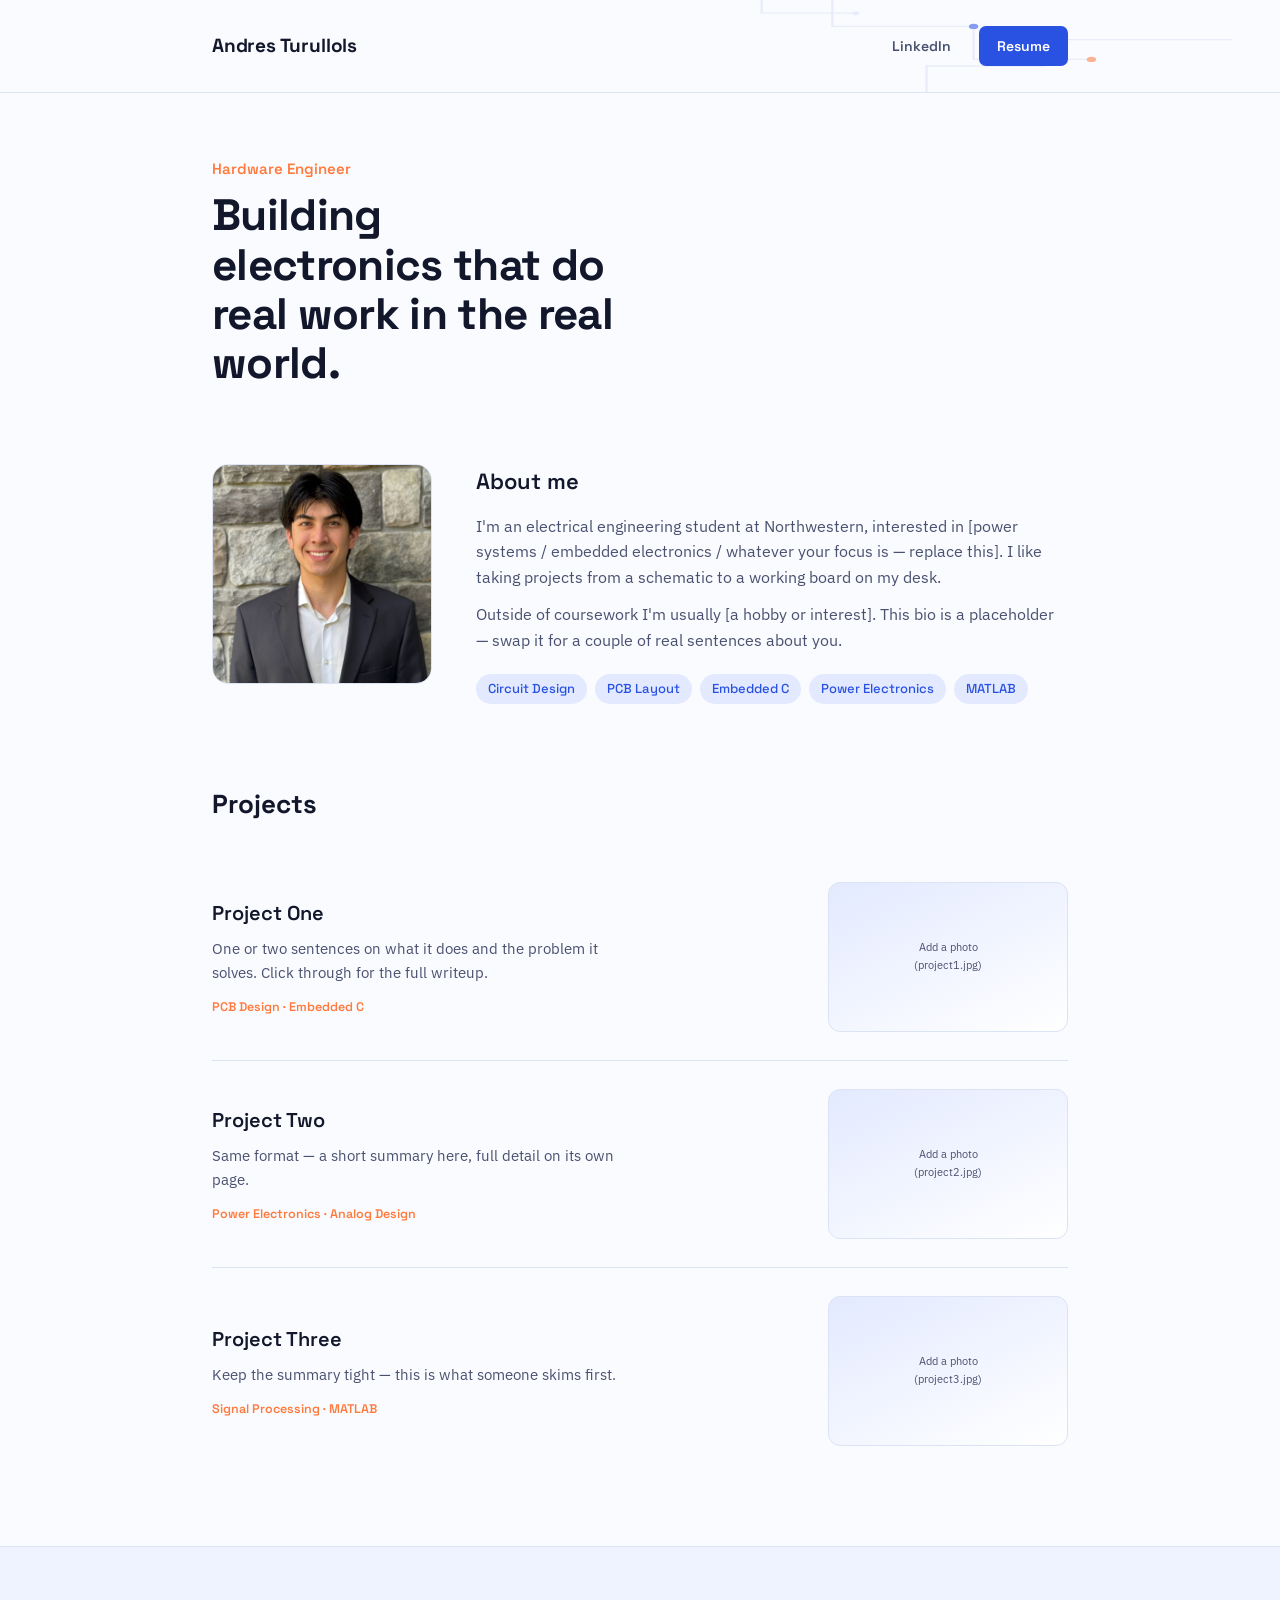
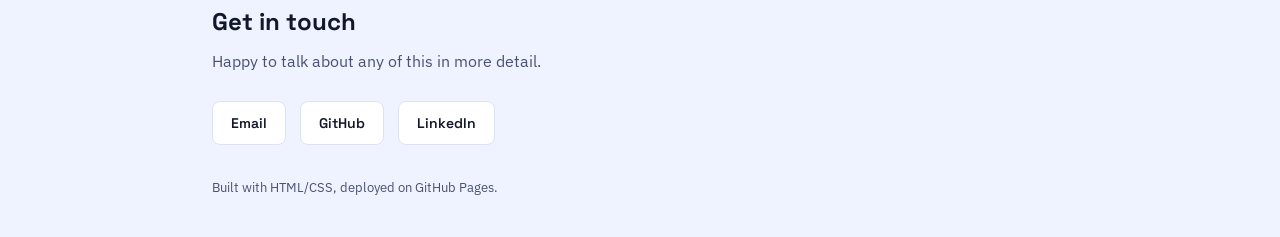
==== commit 01cb0aae: "d" ====
--- a/index.html
+++ b/index.html
@@ -40,7 +40,6 @@
       <div class="about-photo">
         <!-- Replace with: <img src="me.jpg" alt="Andres Turullols"> -->
          <img src="me.jpg" alt=""Andres Turullols">
-        <span class="placeholder-label">Add a photo<br>(me.jpg)</span>
       </div>
       <div class="about-text">
         <h2>About me</h2>
